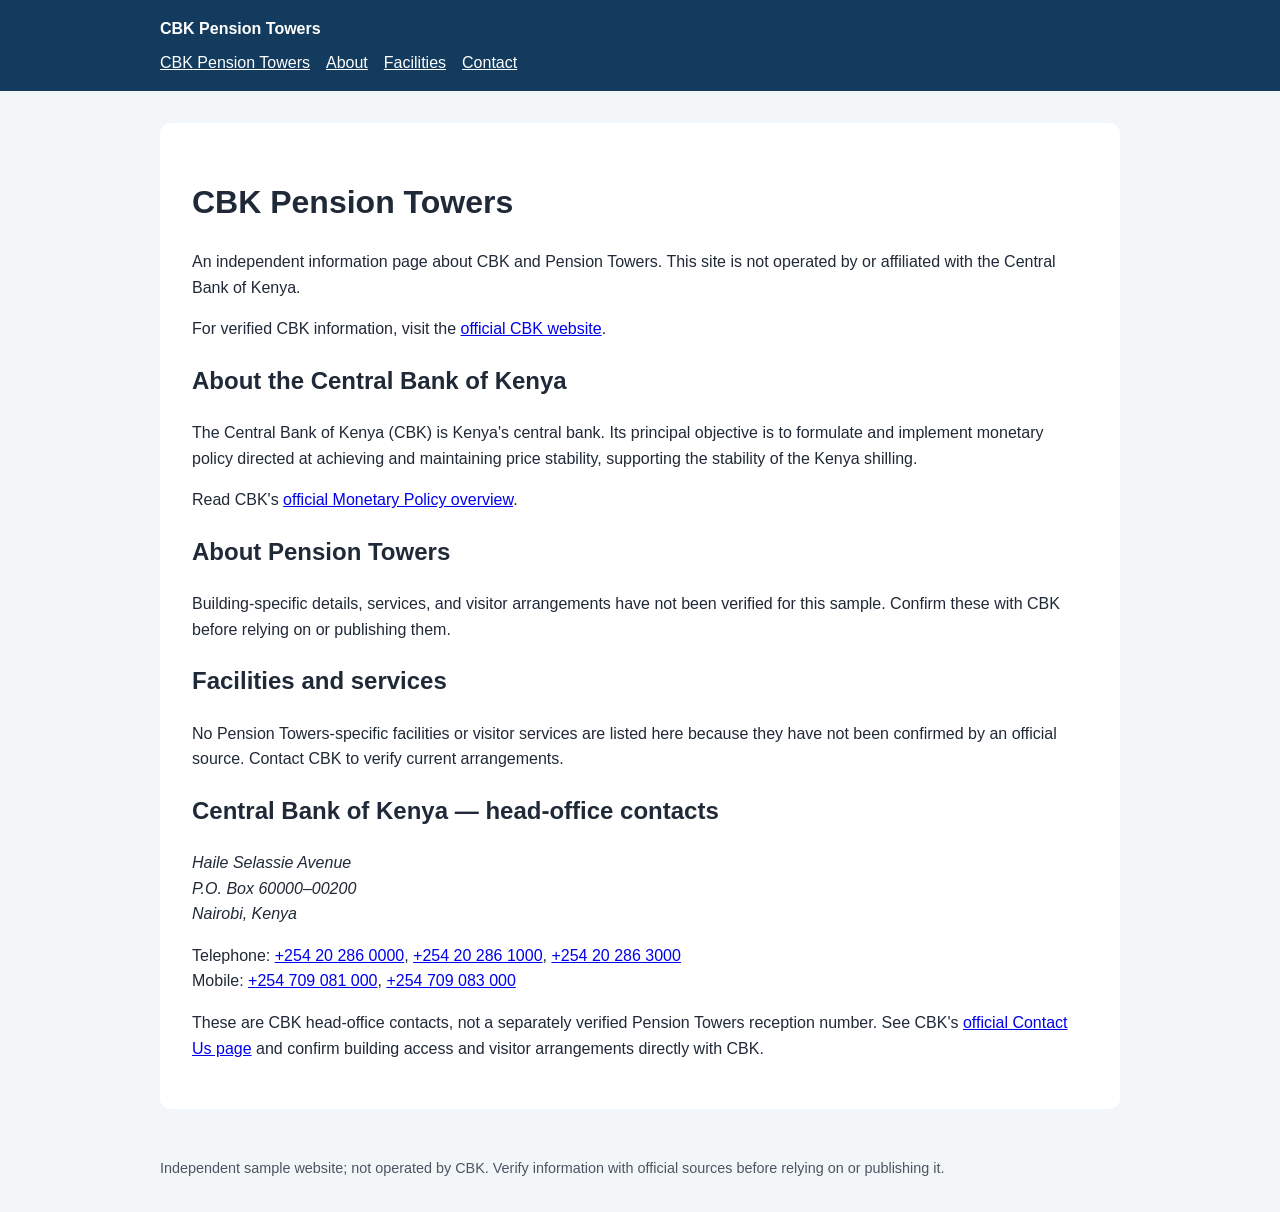
==== preview.html @ 17a8ea3f "Add CBK Pension Towers sample website Co-authored-by: Copilot <223556219+Copilot@users.noreply.githu" ====
<!doctype html>
<html lang="en">
<head>
  <meta charset="utf-8">
  <meta name="viewport" content="width=device-width, initial-scale=1">
  <title>CBK Pension Towers | Independent information</title>
  <style>
    :root { color-scheme: light; font-family: Arial, sans-serif; }
    body { margin: 0; color: #1f2937; background: #f3f6f8; line-height: 1.6; }
    header { padding: 1rem max(1rem, calc((100% - 960px) / 2)); background: #123b5d; color: white; }
    nav { display: flex; flex-wrap: wrap; gap: 1rem; margin-top: .5rem; }
    nav a { color: white; }
    main { box-sizing: border-box; max-width: 960px; margin: 2rem auto; padding: 2rem; background: white; border-radius: 10px; }
    footer { max-width: 960px; margin: 1rem auto; padding: 1rem; color: #4b5563; font-size: .9rem; }
    @media (max-width: 600px) { main { margin: 1rem; padding: 1.25rem; } }
  </style>
</head>
<body>
  <header>
    <strong>CBK Pension Towers</strong>
    <nav>
      <a href="#home">CBK Pension Towers</a>
      <a href="#about">About</a>
      <a href="#facilities">Facilities</a>
      <a href="#contact">Contact</a>
    </nav>
  </header>
  <main id="home">
    <h1>CBK Pension Towers</h1>
    <p>An independent information page about CBK and Pension Towers.
    This site is not operated by or affiliated with the Central Bank of Kenya.</p>
    <p>For verified CBK information, visit the
    <a href="https://www.centralbank.go.ke/">official CBK website</a>.</p>

    <section id="about">
    <h2>About the Central Bank of Kenya</h2>
    <p>The Central Bank of Kenya (CBK) is Kenya's central bank. Its principal
    objective is to formulate and implement monetary policy directed at
    achieving and maintaining price stability, supporting the stability of
    the Kenya shilling.</p>
    <p>Read CBK's <a href="https://www.centralbank.go.ke/monetary-policy/">
    official Monetary Policy overview</a>.</p>
    <h2>About Pension Towers</h2>
    <p>Building-specific details, services, and visitor arrangements have not
    been verified for this sample. Confirm these with CBK before relying on
    or publishing them.</p>
    </section>

    <section id="facilities">
    <h2>Facilities and services</h2>
    <p>No Pension Towers-specific facilities or visitor services are listed
    here because they have not been confirmed by an official source. Contact
    CBK to verify current arrangements.</p>
    </section>

    <section id="contact">
    <h2>Central Bank of Kenya — head-office contacts</h2>
    <address>
      Haile Selassie Avenue<br>
      P.O. Box 60000–00200<br>
      Nairobi, Kenya
    </address>
    <p>Telephone:
    <a href="tel:+254202860000">+254 20 286 0000</a>,
    <a href="tel:+254202861000">+254 20 286 1000</a>,
    <a href="tel:+254202863000">+254 20 286 3000</a><br>
    Mobile:
    <a href="tel:+254709081000">+254 709 081 000</a>,
    <a href="tel:+254709083000">+254 709 083 000</a></p>
    <p>These are CBK head-office contacts, not a separately verified Pension
    Towers reception number. See CBK's
    <a href="https://www.centralbank.go.ke/contact-us/">official Contact Us
    page</a> and confirm building access and visitor arrangements directly
    with CBK.</p>
    </section>
  </main>
  <footer>
    Independent sample website; not operated by CBK. Verify information with
    official sources before relying on or publishing it.
  </footer>
</body>
</html>
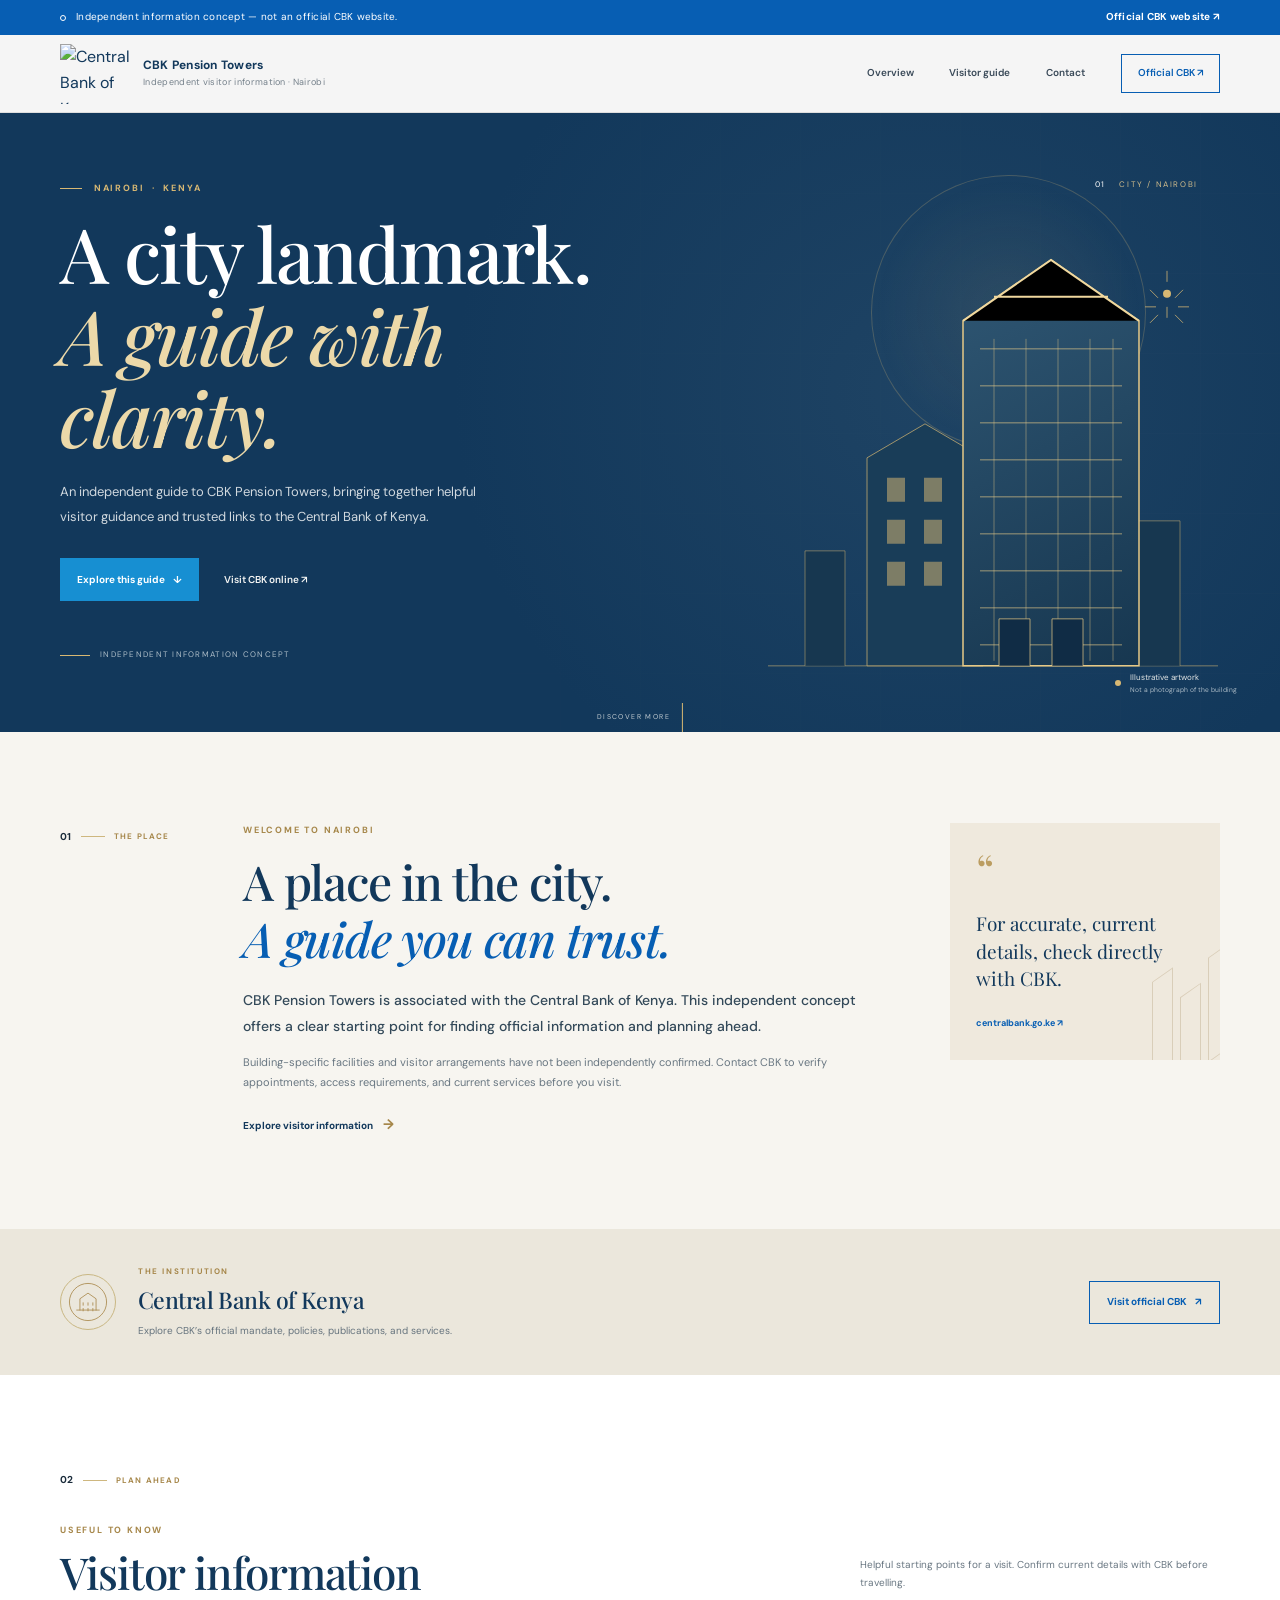
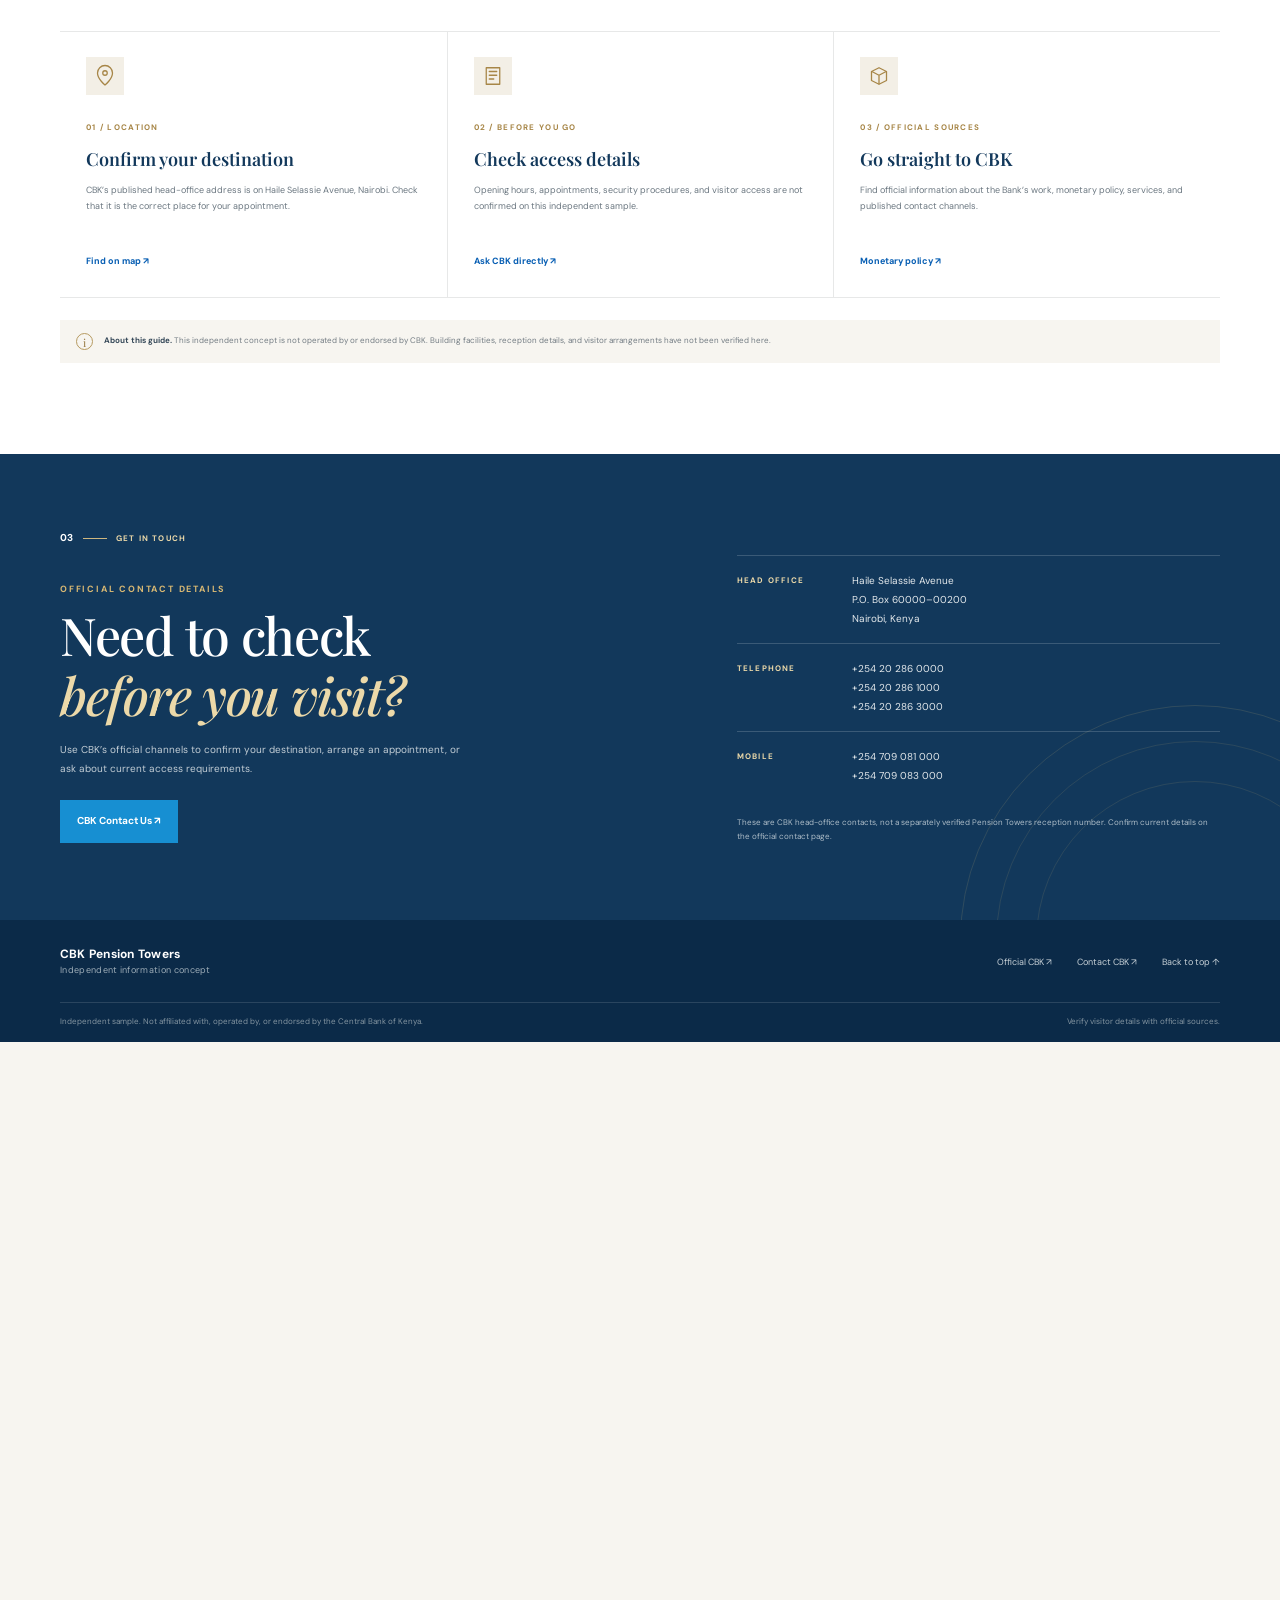
==== commit 8b04833a: "Update CBK Pension Towers website design Co-authored-by: Copilot <223556219+Copilot@users.noreply.gi" ====
--- a/preview.html
+++ b/preview.html
@@ -3,80 +3,10 @@
 <head>
   <meta charset="utf-8">
   <meta name="viewport" content="width=device-width, initial-scale=1">
-  <title>CBK Pension Towers | Independent information</title>
-  <style>
-    :root { color-scheme: light; font-family: Arial, sans-serif; }
-    body { margin: 0; color: #1f2937; background: #f3f6f8; line-height: 1.6; }
-    header { padding: 1rem max(1rem, calc((100% - 960px) / 2)); background: #123b5d; color: white; }
-    nav { display: flex; flex-wrap: wrap; gap: 1rem; margin-top: .5rem; }
-    nav a { color: white; }
-    main { box-sizing: border-box; max-width: 960px; margin: 2rem auto; padding: 2rem; background: white; border-radius: 10px; }
-    footer { max-width: 960px; margin: 1rem auto; padding: 1rem; color: #4b5563; font-size: .9rem; }
-    @media (max-width: 600px) { main { margin: 1rem; padding: 1.25rem; } }
-  </style>
+  <meta http-equiv="refresh" content="0; url=index.html">
+  <title>CBK Pension Towers | Preview</title>
 </head>
 <body>
-  <header>
-    <strong>CBK Pension Towers</strong>
-    <nav>
-      <a href="#home">CBK Pension Towers</a>
-      <a href="#about">About</a>
-      <a href="#facilities">Facilities</a>
-      <a href="#contact">Contact</a>
-    </nav>
-  </header>
-  <main id="home">
-    <h1>CBK Pension Towers</h1>
-    <p>An independent information page about CBK and Pension Towers.
-    This site is not operated by or affiliated with the Central Bank of Kenya.</p>
-    <p>For verified CBK information, visit the
-    <a href="https://www.centralbank.go.ke/">official CBK website</a>.</p>
-
-    <section id="about">
-    <h2>About the Central Bank of Kenya</h2>
-    <p>The Central Bank of Kenya (CBK) is Kenya's central bank. Its principal
-    objective is to formulate and implement monetary policy directed at
-    achieving and maintaining price stability, supporting the stability of
-    the Kenya shilling.</p>
-    <p>Read CBK's <a href="https://www.centralbank.go.ke/monetary-policy/">
-    official Monetary Policy overview</a>.</p>
-    <h2>About Pension Towers</h2>
-    <p>Building-specific details, services, and visitor arrangements have not
-    been verified for this sample. Confirm these with CBK before relying on
-    or publishing them.</p>
-    </section>
-
-    <section id="facilities">
-    <h2>Facilities and services</h2>
-    <p>No Pension Towers-specific facilities or visitor services are listed
-    here because they have not been confirmed by an official source. Contact
-    CBK to verify current arrangements.</p>
-    </section>
-
-    <section id="contact">
-    <h2>Central Bank of Kenya — head-office contacts</h2>
-    <address>
-      Haile Selassie Avenue<br>
-      P.O. Box 60000–00200<br>
-      Nairobi, Kenya
-    </address>
-    <p>Telephone:
-    <a href="tel:+254202860000">+254 20 286 0000</a>,
-    <a href="tel:+254202861000">+254 20 286 1000</a>,
-    <a href="tel:+254202863000">+254 20 286 3000</a><br>
-    Mobile:
-    <a href="tel:+254709081000">+254 709 081 000</a>,
-    <a href="tel:+254709083000">+254 709 083 000</a></p>
-    <p>These are CBK head-office contacts, not a separately verified Pension
-    Towers reception number. See CBK's
-    <a href="https://www.centralbank.go.ke/contact-us/">official Contact Us
-    page</a> and confirm building access and visitor arrangements directly
-    with CBK.</p>
-    </section>
-  </main>
-  <footer>
-    Independent sample website; not operated by CBK. Verify information with
-    official sources before relying on or publishing it.
-  </footer>
+  <p>Opening the <a href="index.html">CBK Pension Towers preview</a>…</p>
 </body>
 </html>
